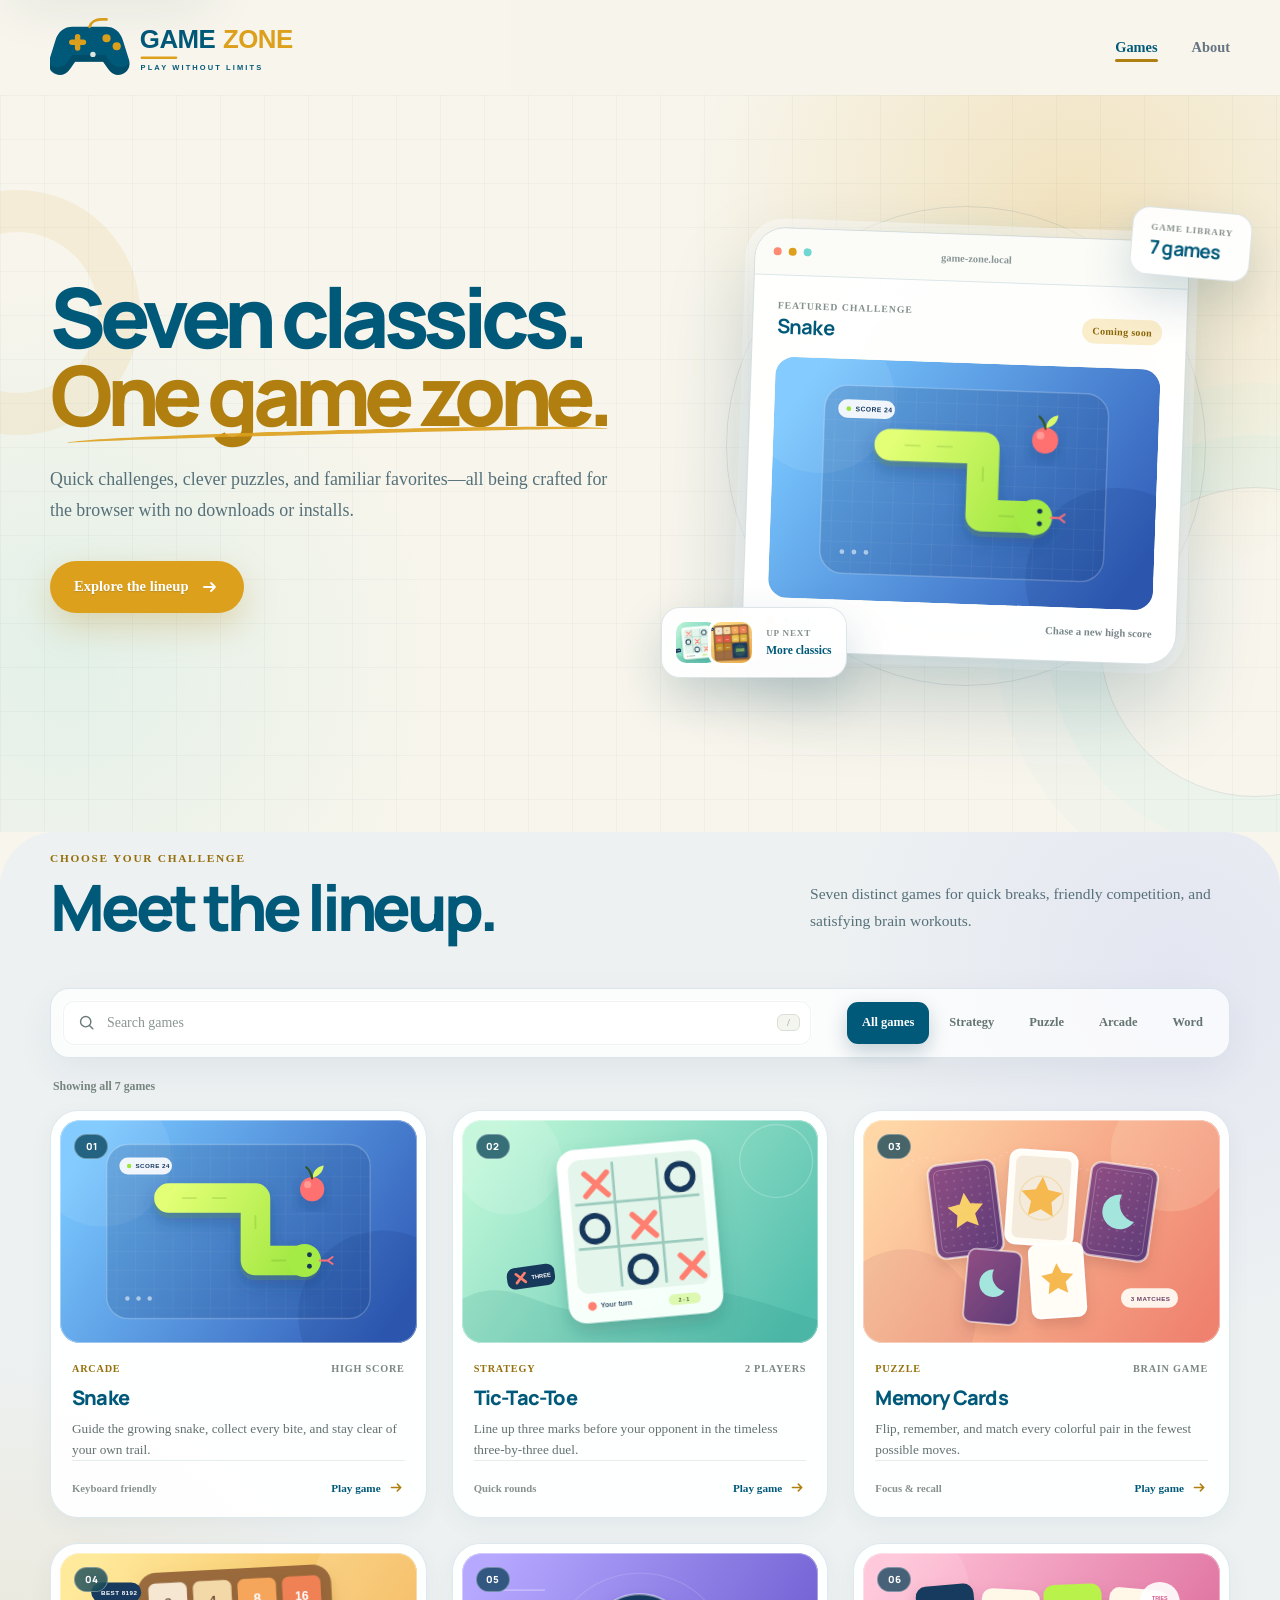
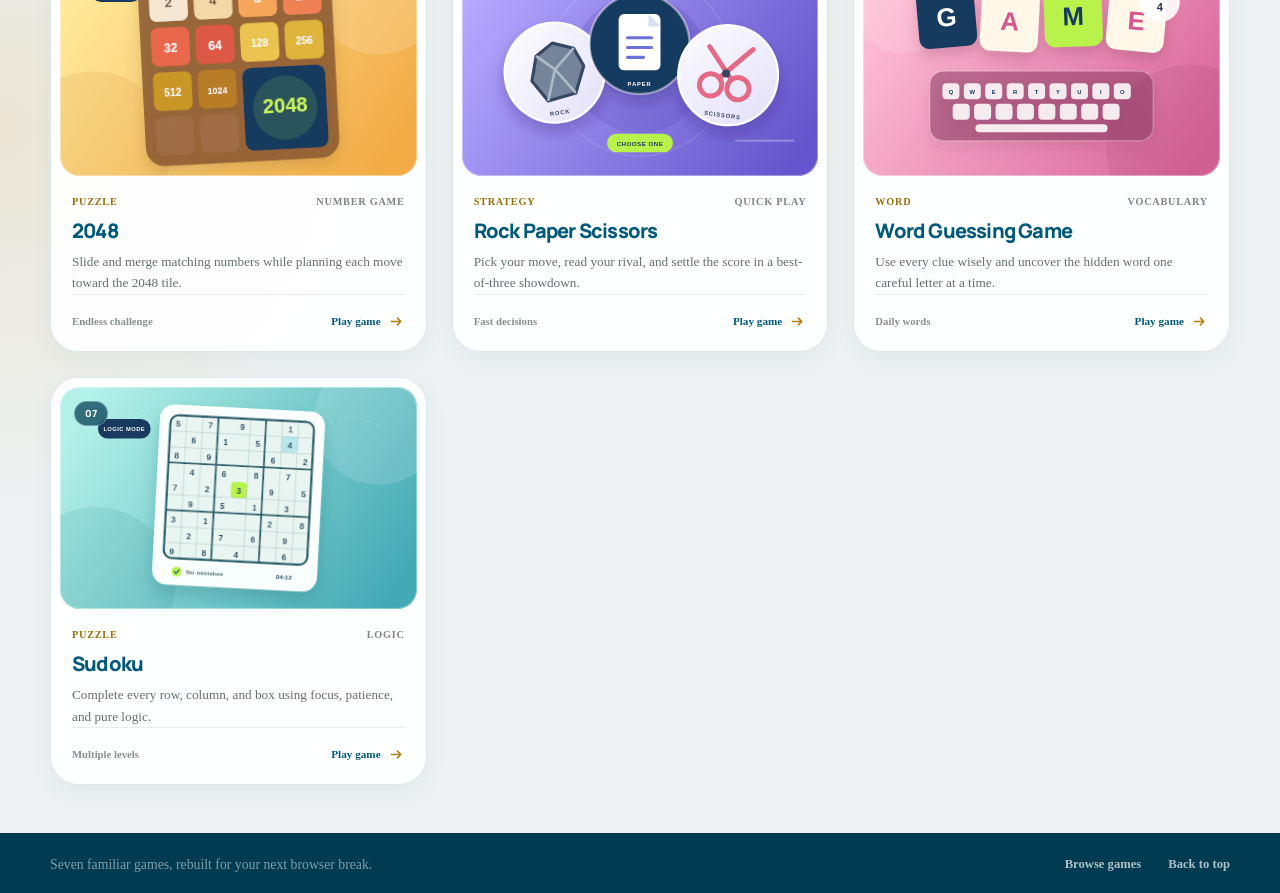
==== index.html @ 04290c2d "initial commit" ====
<!DOCTYPE html>
<html lang="en">
<head>
  <meta charset="UTF-8">
  <meta name="viewport" content="width=device-width, initial-scale=1.0">
  <meta name="description" content="Explore seven classic browser games being built for Game Zone with HTML, CSS, and JavaScript.">
  <meta name="theme-color" content="#f7f5ec">
  <title>Game Zone — Seven Classics, One Place</title>
  <link rel="stylesheet" href="css/main.css">
  <script src="scripts/main.js" defer></script>
</head>
<body>
  <a class="skip-link" href="#games">Skip to the game library</a>

  <header class="site-header" data-site-header>
    <div class="site-header__inner">
      <a class="brand" href="#top" aria-label="Game Zone home">
        <img class="brand__logo" src="assets/icon/game_zone_logo.svg" alt="Game Zone — Play Without Limits">
      </a>

      <nav class="site-nav" aria-label="Primary navigation">
        <a class="site-nav__link is-active" href="#games">Games</a>
        <a class="site-nav__link" href="#about">About</a>
      </nav>
    </div>
  </header>

  <main id="top">
    <section class="hero" aria-labelledby="hero-title">
      <div class="hero__decor hero__decor--one" aria-hidden="true"></div>
      <div class="hero__decor hero__decor--two" aria-hidden="true"></div>

      <div class="hero__inner">
        <div class="hero__copy">
          <h1 id="hero-title">Seven classics.<br><span>One game zone.</span></h1>
          <p class="hero__intro">Quick challenges, clever puzzles, and familiar favorites—all being crafted for the browser with no downloads or installs.</p>

          <div class="hero__actions">
            <a class="button button--accent" href="#games">
              Explore the lineup
              <svg aria-hidden="true" viewBox="0 0 20 20">
                <path d="M4 10h11M11 6l4 4-4 4" fill="none" stroke="currentColor" stroke-linecap="round" stroke-linejoin="round" stroke-width="1.8"/>
              </svg>
            </a>
          </div>
        </div>

        <div class="hero-showcase" aria-label="Preview of the Game Zone collection">
          <div class="hero-showcase__glow" aria-hidden="true"></div>

          <div class="preview-window">
            <div class="preview-window__bar" aria-hidden="true">
              <span></span><span></span><span></span>
              <p>game-zone.local</p>
            </div>
            <div class="preview-window__body">
              <div class="preview-window__heading">
                <div>
                  <span>Featured challenge</span>
                  <strong>Snake</strong>
                </div>
                <span class="status-badge">Coming soon</span>
              </div>
              <div class="preview-window__image">
                <img src="assets/images/snake.svg" alt="Preview artwork for the Snake game" width="800" height="500">
              </div>
              <div class="preview-window__footer">
                <span><i aria-hidden="true"></i> Arcade</span>
                <span>Chase a new high score</span>
              </div>
            </div>
          </div>

          <div class="floating-card floating-card--count" aria-hidden="true">
            <span>Game library</span>
            <strong>7 games</strong>
          </div>

          <div class="floating-card floating-card--tiles" aria-hidden="true">
            <img src="assets/images/tic-tac-toe.svg" alt="" width="800" height="500">
            <img src="assets/images/2048.svg" alt="" width="800" height="500">
            <div>
              <span>Up next</span>
              <strong>More classics</strong>
            </div>
          </div>
        </div>
      </div>
    </section>

    <section class="games-section" id="games" aria-labelledby="games-title">
      <div class="games-section__inner">
        <div class="section-heading">
          <div>
            <p class="section-kicker">Choose your challenge</p>
            <h2 id="games-title">Meet the lineup.</h2>
          </div>
          <p>Seven distinct games for quick breaks, friendly competition, and satisfying brain workouts.</p>
        </div>

        <div class="catalog-tools">
          <label class="search-box" for="game-search">
            <svg aria-hidden="true" viewBox="0 0 24 24">
              <circle cx="11" cy="11" r="6.5" fill="none" stroke="currentColor" stroke-width="1.8"/>
              <path d="m16 16 4 4" fill="none" stroke="currentColor" stroke-linecap="round" stroke-width="1.8"/>
            </svg>
            <span class="sr-only">Search games</span>
            <input id="game-search" type="search" placeholder="Search games" autocomplete="off" data-game-search>
            <kbd aria-hidden="true">/</kbd>
          </label>

          <div class="filter-list" role="group" aria-label="Filter games by category">
            <button class="filter-button is-active" type="button" data-filter="all" aria-pressed="true">All games</button>
            <button class="filter-button" type="button" data-filter="strategy" aria-pressed="false">Strategy</button>
            <button class="filter-button" type="button" data-filter="puzzle" aria-pressed="false">Puzzle</button>
            <button class="filter-button" type="button" data-filter="arcade" aria-pressed="false">Arcade</button>
            <button class="filter-button" type="button" data-filter="word" aria-pressed="false">Word</button>
          </div>
        </div>

        <p class="catalog-count" data-result-count aria-live="polite">Showing all 7 games</p>

        <div class="game-grid" data-game-grid>
          <!-- Cards rendered dynamically from data/games.json -->
        </div>

        <div class="empty-state" data-empty-state hidden>
          <span aria-hidden="true">?</span>
          <h3>No games found</h3>
          <p>Try another search or choose a different category.</p>
          <button type="button" class="empty-state__reset" data-reset-catalog>Show all games</button>
        </div>
      </div>
    </section>
  </main>

  <footer class="site-footer">
    <div class="site-footer__inner">
      <div class="site-footer__brand">
        <p>Seven familiar games, rebuilt for your next browser break.</p>
      </div>
      <nav class="site-footer__links" aria-label="Footer navigation">
        <a href="#games">Browse games</a>
        <a href="#top">Back to top</a>
      </nav>
    </div>
  </footer>
</body>
</html>
---- css/main.css ----
@import url("https://fonts.googleapis.com/css2?family=DM+Sans:wght@400;500;600;700&family=Manrope:wght@600;700;800&display=swap");

:root {
  --teal: #005979;
  --teal-deep: #003b52;
  --ink: #0c3646;
  --ink-soft: #567079;
  --ivory: #f7f5ec;
  --mist: #edf1f2;
  --white: #ffffff;
  --gold: #dda01d;
  --gold-dark: #b07f0f;
  --coral: #ff8a72;
  --aqua: #70d6d1;
  --line: rgba(0, 89, 121, 0.13);
  --line-strong: rgba(0, 89, 121, 0.22);
  --radius-card: 28px;
  --shadow-soft: 0 18px 55px rgba(0, 59, 82, 0.1);
  --shadow-card: 0 24px 60px rgba(0, 59, 82, 0.16);
  --font-display: "Manrope", "Avenir Next", "Helvetica Neue", sans-serif;
  --font-body: "DM Sans", "Avenir Next", "Helvetica Neue", sans-serif;
}

*,
*::before,
*::after {
  box-sizing: border-box;
}

html {
  scroll-behavior: smooth;
  scroll-padding-top: 100px;
}

body {
  min-width: 320px;
  margin: 0;
  overflow-x: hidden;
  background: var(--ivory);
  color: var(--ink);
  font-family: var(--font-body);
  line-height: 1.5;
  -webkit-font-smoothing: antialiased;
  text-rendering: optimizeLegibility;
}

body,
button,
input {
  font: inherit;
}

button,
input {
  color: inherit;
}

button,
a {
  -webkit-tap-highlight-color: transparent;
}

a {
  color: inherit;
  text-decoration: none;
}

button {
  border: 0;
}

img,
svg {
  display: block;
}

img {
  max-width: 100%;
}

figure,
h1,
h2,
h3,
p {
  margin: 0;
}

[hidden] {
  display: none !important;
}

::selection {
  background: var(--gold);
  color: var(--white);
}

:focus-visible {
  outline: 3px solid var(--gold-dark);
  outline-offset: 4px;
}

.sr-only {
  position: absolute;
  width: 1px;
  height: 1px;
  padding: 0;
  margin: -1px;
  overflow: hidden;
  clip: rect(0, 0, 0, 0);
  white-space: nowrap;
  border: 0;
}

.skip-link {
  position: fixed;
  top: 12px;
  left: 12px;
  z-index: 200;
  padding: 11px 17px;
  border-radius: 11px;
  background: var(--teal);
  color: var(--white);
  font-weight: 700;
  box-shadow: var(--shadow-soft);
  transform: translateY(-170%);
  transition: transform 180ms ease;
}

.skip-link:focus {
  transform: translateY(0);
}

/* Header */
.site-header {
  position: sticky;
  top: 0;
  z-index: 100;
  border-bottom: 1px solid transparent;
  background: rgba(247, 245, 236, 0.84);
  transition: background-color 200ms ease, border-color 200ms ease, box-shadow 200ms ease;
}

.site-header.is-scrolled {
  border-color: var(--line);
  background: rgba(255, 255, 255, 0.92);
  box-shadow: 0 10px 36px rgba(0, 59, 82, 0.1);
  backdrop-filter: blur(18px);
}

.site-header__inner {
  width: min(1180px, calc(100% - 48px));
  min-height: 94px;
  margin: 0 auto;
  display: flex;
  align-items: center;
  justify-content: space-between;
  gap: 32px;
}

.brand {
  display: inline-flex;
  align-items: center;
  flex: 0 0 auto;
  border-radius: 12px;
}

.brand__logo {
  width: clamp(250px, 25vw, 320px);
  height: auto;
}

.site-nav {
  margin-left: auto;
  display: flex;
  align-items: center;
  gap: 34px;
}

.site-nav__link {
  position: relative;
  padding: 12px 0;
  color: #657480;
  font-size: 0.9rem;
  font-weight: 700;
  transition: color 180ms ease;
}

.site-nav__link::after {
  position: absolute;
  right: 0;
  bottom: 6px;
  left: 0;
  height: 3px;
  border-radius: 999px;
  background: var(--gold-dark);
  content: "";
  transform: scaleX(0);
  transform-origin: right;
  transition: transform 180ms ease;
}

.site-nav__link:hover,
.site-nav__link.is-active {
  color: var(--teal);
}

.site-nav__link:hover::after,
.site-nav__link.is-active::after {
  transform: scaleX(1);
  transform-origin: left;
}

/* Shared button */
.button {
  min-height: 52px;
  display: inline-flex;
  align-items: center;
  justify-content: center;
  gap: 11px;
  padding: 0 24px;
  border-radius: 999px;
  font-size: 0.91rem;
  font-weight: 800;
  transition: background-color 180ms ease, transform 180ms ease, box-shadow 180ms ease;
}

.button svg {
  width: 20px;
  height: 20px;
  transition: transform 180ms ease;
}

.button:hover {
  transform: translateY(-2px);
}

.button:hover svg {
  transform: translateX(3px);
}

.button--accent {
  background: var(--gold);
  color: var(--white);
  text-shadow: 0 1px 1px rgba(0, 59, 82, 0.18);
  box-shadow: 0 13px 34px rgba(176, 127, 15, 0.26);
}

.button--accent:hover {
  background: #c78e13;
  box-shadow: 0 17px 38px rgba(176, 127, 15, 0.32);
}

/* Hero */
.hero {
  position: relative;
  min-height: 635px;
  overflow: hidden;
  background:
    linear-gradient(rgba(0, 59, 82, 0.03) 1px, transparent 1px),
    linear-gradient(90deg, rgba(0, 59, 82, 0.03) 1px, transparent 1px),
    radial-gradient(circle at 84% 17%, rgba(221, 160, 29, 0.22), transparent 24rem),
    radial-gradient(circle at 5% 76%, rgba(112, 214, 209, 0.15), transparent 23rem),
    var(--ivory);
  background-size: 44px 44px, 44px 44px, auto, auto, auto;
}

.hero__inner {
  position: relative;
  z-index: 2;
  width: min(1180px, calc(100% - 48px));
  min-height: 600px;
  margin: 0 auto;
  padding: 68px 0 104px;
  display: grid;
  grid-template-columns: minmax(0, 1.03fr) minmax(420px, 0.97fr);
  align-items: center;
  gap: clamp(58px, 7vw, 100px);
}

.hero__decor {
  position: absolute;
  border-radius: 50%;
  pointer-events: none;
}

.hero__decor--one {
  top: 95px;
  left: -105px;
  width: 245px;
  height: 245px;
  border: 42px solid rgba(221, 160, 29, 0.1);
}

.hero__decor--two {
  right: -130px;
  bottom: 35px;
  width: 310px;
  height: 310px;
  border: 1px solid rgba(0, 59, 82, 0.1);
  box-shadow: 0 0 0 52px rgba(112, 214, 209, 0.055), 0 0 0 104px rgba(112, 214, 209, 0.035);
}

.hero__copy {
  position: relative;
  z-index: 3;
}

.hero h1 {
  max-width: 720px;
  color: var(--teal);
  font-family: var(--font-display);
  font-size: clamp(3.65rem, 6.5vw, 6.1rem);
  font-weight: 800;
  letter-spacing: -0.078em;
  line-height: 0.93;
}

.hero h1 span {
  position: relative;
  display: inline-block;
  color: var(--gold-dark);
}

.hero h1 span::after {
  position: absolute;
  right: 0;
  bottom: -9px;
  left: 3%;
  height: 12px;
  border: solid var(--gold);
  border-width: 4px 0 0;
  border-radius: 50%;
  content: "";
  opacity: 0.9;
  transform: rotate(-1.5deg);
}

.hero__intro {
  max-width: 610px;
  margin-top: 31px;
  color: var(--ink-soft);
  font-size: clamp(1rem, 1.4vw, 1.12rem);
  line-height: 1.75;
}

.hero__actions {
  margin-top: 34px;
  display: flex;
  align-items: center;
}

/* Hero preview */
.hero-showcase {
  position: relative;
  min-height: 565px;
  display: grid;
  place-items: center;
  isolation: isolate;
}

.hero-showcase__glow {
  position: absolute;
  z-index: -2;
  width: 490px;
  height: 490px;
  border-radius: 50%;
  background: radial-gradient(circle, rgba(221, 160, 29, 0.4), rgba(112, 214, 209, 0.16) 45%, transparent 70%);
  filter: blur(2px);
}

.hero-showcase::before,
.hero-showcase::after {
  position: absolute;
  z-index: -1;
  border-radius: 50%;
  content: "";
}

.hero-showcase::before {
  width: 480px;
  height: 480px;
  border: 1px solid rgba(0, 59, 82, 0.1);
}

.hero-showcase::after {
  width: 390px;
  height: 390px;
  border: 1px dashed rgba(221, 160, 29, 0.28);
  animation: orbit 30s linear infinite;
}

@keyframes orbit {
  to { transform: rotate(360deg); }
}

.preview-window {
  position: relative;
  z-index: 2;
  width: min(100%, 435px);
  overflow: hidden;
  border: 1px solid rgba(0, 59, 82, 0.16);
  border-radius: 30px;
  background: rgba(255, 255, 255, 0.96);
  box-shadow: 0 38px 85px rgba(0, 59, 82, 0.22), 0 0 0 9px rgba(255, 255, 255, 0.45);
  transform: rotate(2deg);
}

.preview-window__bar {
  min-height: 47px;
  padding: 0 18px;
  display: flex;
  align-items: center;
  gap: 7px;
  border-bottom: 1px solid var(--line);
  background: #fbfcf8;
}

.preview-window__bar > span {
  width: 8px;
  height: 8px;
  border-radius: 50%;
}

.preview-window__bar > span:first-child {
  background: var(--coral);
}

.preview-window__bar > span:nth-child(2) {
  background: var(--gold);
}

.preview-window__bar > span:nth-child(3) {
  background: var(--aqua);
}

.preview-window__bar p {
  margin: 0 auto;
  padding-right: 36px;
  color: #8a9696;
  font-size: 0.65rem;
  font-weight: 700;
}

.preview-window__body {
  padding: 24px;
}

.preview-window__heading {
  margin-bottom: 17px;
  display: flex;
  align-items: center;
  justify-content: space-between;
  gap: 18px;
}

.preview-window__heading > div {
  display: flex;
  flex-direction: column;
}

.preview-window__heading > div span {
  margin-bottom: 2px;
  color: #83908d;
  font-size: 0.61rem;
  font-weight: 800;
  letter-spacing: 0.1em;
  text-transform: uppercase;
}

.preview-window__heading strong {
  color: var(--teal);
  font-family: var(--font-display);
  font-size: 1.25rem;
  letter-spacing: -0.04em;
}

.status-badge {
  padding: 7px 10px;
  display: inline-flex;
  align-items: center;
  border-radius: 999px;
  background: #faedcb;
  color: #8a6608;
  font-size: 0.63rem;
  font-weight: 800;
  letter-spacing: 0.03em;
  white-space: nowrap;
}

.preview-window__image {
  aspect-ratio: 16 / 10;
  overflow: hidden;
  border-radius: 19px;
  background: #dce8e7;
}

.preview-window__image img {
  width: 100%;
  height: 100%;
  object-fit: cover;
}

.preview-window__footer {
  padding-top: 17px;
  display: flex;
  justify-content: space-between;
  gap: 15px;
  color: #7a8789;
  font-size: 0.67rem;
  font-weight: 700;
}

.preview-window__footer span:first-child {
  display: flex;
  align-items: center;
  gap: 7px;
  color: var(--teal);
}

.preview-window__footer i {
  width: 8px;
  height: 8px;
  border-radius: 50%;
  background: var(--gold-dark);
}

.floating-card {
  position: absolute;
  z-index: 4;
  border: 1px solid rgba(0, 59, 82, 0.13);
  background: rgba(255, 255, 255, 0.92);
  box-shadow: 0 20px 48px rgba(0, 59, 82, 0.18);
  backdrop-filter: blur(16px);
  animation: float 5s ease-in-out infinite;
}

@keyframes float {
  0%, 100% { translate: 0 0; }
  50% { translate: 0 -9px; }
}

.floating-card--count {
  top: 47px;
  right: -21px;
  padding: 14px 18px;
  border-radius: 17px;
  transform: rotate(5deg);
}

.floating-card--count span,
.floating-card--tiles span {
  display: block;
  margin-bottom: 2px;
  color: #86918f;
  font-size: 0.57rem;
  font-weight: 800;
  letter-spacing: 0.09em;
  text-transform: uppercase;
}

.floating-card--count strong {
  color: var(--teal);
  font-family: var(--font-display);
  font-size: 1.2rem;
  letter-spacing: -0.04em;
}

.floating-card--tiles {
  left: -40px;
  bottom: 50px;
  padding: 11px 15px 11px 11px;
  display: flex;
  align-items: center;
  border-radius: 19px;
  animation-delay: -2.5s;
}

.floating-card--tiles img {
  width: 47px;
  height: 47px;
  object-fit: cover;
  border: 3px solid var(--white);
  border-radius: 13px;
}

.floating-card--tiles img + img {
  margin-left: -12px;
}

.floating-card--tiles div {
  margin-left: 11px;
}

.floating-card--tiles strong {
  color: var(--teal);
  font-size: 0.72rem;
}

/* Catalog */
.games-section {
  position: relative;
  z-index: 3;
  padding: 20px 0 48px;
  border-radius: 56px 56px 0 0;
  background:
    radial-gradient(circle at 92% 9%, rgba(143, 130, 232, 0.1), transparent 22rem),
    radial-gradient(circle at 0 56%, rgba(221, 160, 29, 0.13), transparent 24rem),
    var(--mist);
}

.games-section__inner {
  width: min(1180px, calc(100% - 48px));
  margin: 0 auto;
}

.section-heading {
  display: grid;
  grid-template-columns: minmax(0, 1.25fr) minmax(270px, 0.75fr);
  align-items: end;
  gap: 60px;
}

.section-kicker {
  margin-bottom: 12px;
  color: #96700c;
  font-size: 0.71rem;
  font-weight: 800;
  letter-spacing: 0.15em;
  text-transform: uppercase;
}

.section-heading h2 {
  color: var(--teal);
  font-family: var(--font-display);
  font-size: clamp(2.65rem, 5vw, 4.65rem);
  font-weight: 800;
  letter-spacing: -0.066em;
  line-height: 0.98;
}

.section-heading > p {
  max-width: 410px;
  padding-bottom: 4px;
  color: var(--ink-soft);
  font-size: 0.97rem;
  line-height: 1.72;
}

.catalog-tools {
  margin-top: 49px;
  padding: 11px;
  display: flex;
  align-items: center;
  justify-content: space-between;
  gap: 18px;
  border: 1px solid var(--line);
  border-radius: 19px;
  background: rgba(255, 255, 255, 0.74);
  box-shadow: 0 13px 38px rgba(0, 59, 82, 0.06);
}

.search-box {
  position: relative;
  width: min(750px, 100%);
  min-width: 195px;
  display: flex;
  align-items: center;
}

.search-box > svg {
  position: absolute;
  left: 15px;
  z-index: 1;
  width: 19px;
  height: 19px;
  color: #6a7a7c;
  pointer-events: none;
}

.search-box input {
  width: 100%;
  height: 46px;
  padding: 0 43px 0 44px;
  border: 1px solid transparent;
  border-radius: 12px;
  outline: 0;
  appearance: none;
  background: var(--white);
  color: var(--teal);
  font-size: 0.87rem;
  box-shadow: inset 0 0 0 1px rgba(0, 59, 82, 0.06);
  transition: border-color 180ms ease, box-shadow 180ms ease;
}

.search-box input::-webkit-search-cancel-button {
  cursor: pointer;
}

.search-box input::placeholder {
  color: #8a9694;
}

.search-box input:focus {
  border-color: var(--gold-dark);
  box-shadow: 0 0 0 3px rgba(221, 160, 29, 0.28);
}

.search-box kbd {
  position: absolute;
  right: 12px;
  min-width: 23px;
  padding: 2px 6px;
  border: 1px solid #d9dfd7;
  border-radius: 6px;
  background: #f4f5ef;
  color: #87928d;
  font-family: inherit;
  font-size: 0.65rem;
  text-align: center;
  pointer-events: none;
}

.filter-list {
  display: flex;
  align-items: center;
  gap: 5px;
}

.filter-button {
  min-height: 42px;
  padding: 0 15px;
  border-radius: 11px;
  background: transparent;
  color: #647471;
  cursor: pointer;
  font-size: 0.78rem;
  font-weight: 800;
  white-space: nowrap;
  transition: color 180ms ease, background-color 180ms ease, box-shadow 180ms ease;
}

.filter-button:hover {
  background: rgba(0, 59, 82, 0.07);
  color: var(--teal);
}

.filter-button.is-active {
  background: var(--teal);
  color: var(--white);
  box-shadow: 0 8px 20px rgba(0, 59, 82, 0.22);
}

.catalog-count {
  margin: 21px 3px 16px;
  color: #76847f;
  font-size: 0.74rem;
  font-weight: 700;
}

/* JavaScript-rendered cards */
.game-grid {
  display: grid;
  grid-template-columns: repeat(3, minmax(0, 1fr));
  gap: 25px;
}

.game-card {
  min-width: 0;
  overflow: hidden;
  border: 1px solid var(--line);
  border-radius: var(--radius-card);
  background: rgba(255, 255, 255, 0.94);
  box-shadow: 0 7px 24px rgba(0, 59, 82, 0.05);
  transition: border-color 220ms ease, box-shadow 220ms ease, transform 220ms ease;
  animation: card-in 480ms both;
}

.game-card:nth-child(2) { animation-delay: 45ms; }
.game-card:nth-child(3) { animation-delay: 90ms; }
.game-card:nth-child(4) { animation-delay: 135ms; }
.game-card:nth-child(5) { animation-delay: 180ms; }
.game-card:nth-child(6) { animation-delay: 225ms; }
.game-card:nth-child(7) { animation-delay: 270ms; }

@keyframes card-in {
  from { opacity: 0; transform: translateY(14px); }
  to { opacity: 1; transform: translateY(0); }
}

.game-card:hover {
  border-color: var(--line-strong);
  box-shadow: var(--shadow-card);
  transform: translateY(-7px);
}

.game-card__link {
  height: 100%;
  display: flex;
  flex-direction: column;
  border-radius: inherit;
  color: inherit;
}

.game-card__link:focus-visible {
  outline: 3px solid var(--gold-dark);
  outline-offset: -3px;
}

.game-card__media {
  position: relative;
  aspect-ratio: 16 / 10;
  margin: 9px 9px 0;
  overflow: hidden;
  border-radius: 20px;
  background: linear-gradient(135deg, #e1ece8, #cddbd8);
  isolation: isolate;
}

.game-card__media::after {
  position: absolute;
  inset: 0;
  z-index: 1;
  border: 1px solid rgba(255, 255, 255, 0.38);
  border-radius: inherit;
  content: "";
  pointer-events: none;
}

.game-card__image {
  width: 100%;
  height: 100%;
  object-fit: cover;
  transition: opacity 220ms ease, transform 420ms ease;
}

.game-card:hover .game-card__image {
  transform: scale(1.045);
}

.game-card__image.is-missing,
.preview-window__image img.is-missing,
.floating-card img.is-missing {
  opacity: 0;
}

.game-card__number {
  position: absolute;
  top: 14px;
  left: 14px;
  z-index: 3;
  min-width: 34px;
  height: 25px;
  padding: 0 8px;
  display: grid;
  place-items: center;
  border: 1px solid rgba(255, 255, 255, 0.33);
  border-radius: 999px;
  background: rgba(0, 59, 82, 0.72);
  color: var(--white);
  font-family: var(--font-display);
  font-size: 0.61rem;
  font-weight: 800;
  backdrop-filter: blur(9px);
}

.game-card__body {
  min-height: 143px;
  padding: 20px 21px 21px;
  display: flex;
  flex: 1;
  flex-direction: column;
}

.game-card__meta {
  display: flex;
  align-items: center;
  justify-content: space-between;
  gap: 16px;
  color: #7a8783;
  font-size: 0.64rem;
  font-weight: 800;
  letter-spacing: 0.075em;
  text-transform: uppercase;
}

.game-card__meta span:first-child {
  color: #96700c;
}

.game-card h3 {
  margin-top: 11px;
  color: var(--teal);
  font-family: var(--font-display);
  font-size: 1.25rem;
  font-weight: 800;
  letter-spacing: -0.04em;
  line-height: 1.25;
}

.game-card__body > p {
  margin-top: 8px;
  color: #62716f;
  font-size: 0.83rem;
  line-height: 1.6;
}

.game-card__footer {
  margin-top: auto;
  padding-top: 18px;
  display: flex;
  align-items: center;
  justify-content: space-between;
  gap: 12px;
  border-top: 1px solid rgba(0, 59, 82, 0.09);
  color: #87918e;
  font-size: 0.67rem;
  font-weight: 700;
}

.game-card__action {
  display: inline-flex;
  align-items: center;
  gap: 7px;
  color: var(--teal);
  font-size: 0.7rem;
  font-weight: 800;
  white-space: nowrap;
}

.game-card__action svg {
  width: 17px;
  height: 17px;
  color: var(--gold-dark);
}

/* Empty search state */
.empty-state {
  padding: 70px 20px;
  border: 1px dashed #b6c1b9;
  border-radius: var(--radius-card);
  background: rgba(255, 255, 255, 0.5);
  text-align: center;
}

.empty-state > span {
  width: 55px;
  height: 55px;
  margin: 0 auto 15px;
  display: grid;
  place-items: center;
  border-radius: 50%;
  background: var(--teal);
  color: var(--gold);
  font-family: var(--font-display);
  font-size: 1.35rem;
  font-weight: 800;
}

.empty-state h3 {
  color: var(--teal);
  font-family: var(--font-display);
  font-size: 1.3rem;
}

.empty-state p {
  margin-top: 5px;
  color: var(--ink-soft);
  font-size: 0.86rem;
}

.empty-state__reset {
  margin-top: 18px;
  padding: 10px 16px;
  border-radius: 999px;
  background: var(--gold);
  color: var(--teal-deep);
  cursor: pointer;
  font-size: 0.78rem;
  font-weight: 800;
  transition: background-color 180ms ease, transform 180ms ease;
}

.empty-state__reset:hover {
  background: #e9ad2d;
  transform: translateY(-1px);
}

/* Footer */
.site-footer {
  background: var(--teal-deep);
  color: var(--white);
}

.site-footer__inner {
  width: min(1180px, calc(100% - 48px));
  margin: 0 auto;
  padding: 24px 0 20px;
  display: grid;
  grid-template-columns: 1fr auto;
  align-items: center;
  gap: 32px;
}

.site-footer__brand {
  max-width: 420px;
}

.site-footer__brand > p {
  color: rgba(255, 255, 255, 0.5);
  font-size: 0.86rem;
}

.site-footer__links {
  display: flex;
  gap: 27px;
}

.site-footer__links a {
  color: rgba(255, 255, 255, 0.68);
  font-size: 0.79rem;
  font-weight: 700;
  transition: color 180ms ease;
}

.site-footer__links a:hover {
  color: var(--gold);
}

/* Responsive */
@media (max-width: 1080px) {
  .hero__inner {
    grid-template-columns: minmax(0, 1fr) minmax(380px, 0.9fr);
    gap: 45px;
  }

  .floating-card--count {
    right: -4px;
  }

  .floating-card--tiles {
    left: -10px;
  }

  .catalog-tools {
    align-items: stretch;
    flex-direction: column;
  }

  .search-box {
    width: 100%;
  }

  .filter-list {
    overflow-x: auto;
    padding-bottom: 2px;
    scrollbar-width: thin;
  }
}

@media (max-width: 900px) {
  .hero__inner {
    padding: 70px 0 105px;
    grid-template-columns: 1fr;
    text-align: center;
  }

  .hero__copy {
    display: flex;
    flex-direction: column;
    align-items: center;
  }

  .hero__actions {
    justify-content: center;
  }

  .hero-showcase {
    width: min(100%, 580px);
    margin: -12px auto 0;
  }

  .section-heading {
    grid-template-columns: 1fr;
    gap: 20px;
  }

  .game-grid {
    grid-template-columns: repeat(2, minmax(0, 1fr));
  }
}

@media (max-width: 700px) {
  .site-header__inner,
  .hero__inner,
  .games-section__inner,
  .site-footer__inner {
    width: min(100% - 32px, 1180px);
  }

  .site-header__inner {
    min-height: 82px;
    gap: 16px;
  }

  .brand__logo {
    width: 215px;
  }

  .site-nav {
    display: none;
  }

  .hero__inner {
    padding: 56px 0 90px;
  }

  .hero h1 {
    font-size: clamp(3rem, 14vw, 4.5rem);
  }

  .hero__intro {
    margin-top: 26px;
  }

  .hero__actions {
    width: 100%;
    flex-direction: column;
  }

  .hero__actions .button {
    width: 100%;
  }

  .hero-showcase {
    min-height: 500px;
  }

  .preview-window {
    width: min(87vw, 420px);
  }

  .floating-card--count {
    top: 33px;
    right: 0;
  }

  .floating-card--tiles {
    left: 0;
    bottom: 30px;
  }

  .games-section {
    padding: 56px 0 40px;
    border-radius: 36px 36px 0 0;
  }

  .catalog-tools {
    margin-top: 36px;
  }

  .filter-list {
    margin: 0 -2px;
  }

  .game-grid {
    grid-template-columns: 1fr;
    gap: 18px;
  }

  .game-card__media {
    aspect-ratio: 16 / 9;
  }

  .site-footer__inner {
    padding: 22px 0 18px;
    grid-template-columns: 1fr;
    gap: 18px;
  }

  .site-footer__links {
    flex-wrap: wrap;
  }
}

@media (max-width: 460px) {
  .brand__logo {
    width: 185px;
  }

  .hero h1 {
    font-size: clamp(2.75rem, 14.5vw, 3.8rem);
  }

  .hero-showcase {
    min-height: 425px;
  }

  .preview-window {
    width: min(88vw, 360px);
    border-radius: 24px;
  }

  .preview-window__body {
    padding: 17px;
  }

  .preview-window__heading {
    margin-bottom: 13px;
  }

  .preview-window__footer span:last-child {
    display: none;
  }

  .floating-card--count {
    right: -5px;
    padding: 10px 13px;
  }

  .floating-card--tiles {
    bottom: 8px;
    padding: 8px 11px 8px 8px;
  }

  .floating-card--tiles img {
    width: 39px;
    height: 39px;
  }

  .section-heading h2 {
    font-size: 2.55rem;
  }

  .catalog-tools {
    margin-right: -4px;
    margin-left: -4px;
  }

  .game-card__body {
    padding: 18px;
  }

  .game-card__number {
    top: 11px;
    left: 11px;
  }

  .game-card__footer > span:first-child {
    display: none;
  }

  .game-card__footer {
    justify-content: flex-end;
  }
}

@media (prefers-reduced-motion: reduce) {
  html {
    scroll-behavior: auto;
  }

  *,
  *::before,
  *::after {
    scroll-behavior: auto !important;
    animation-duration: 0.01ms !important;
    animation-iteration-count: 1 !important;
    transition-duration: 0.01ms !important;
  }
}
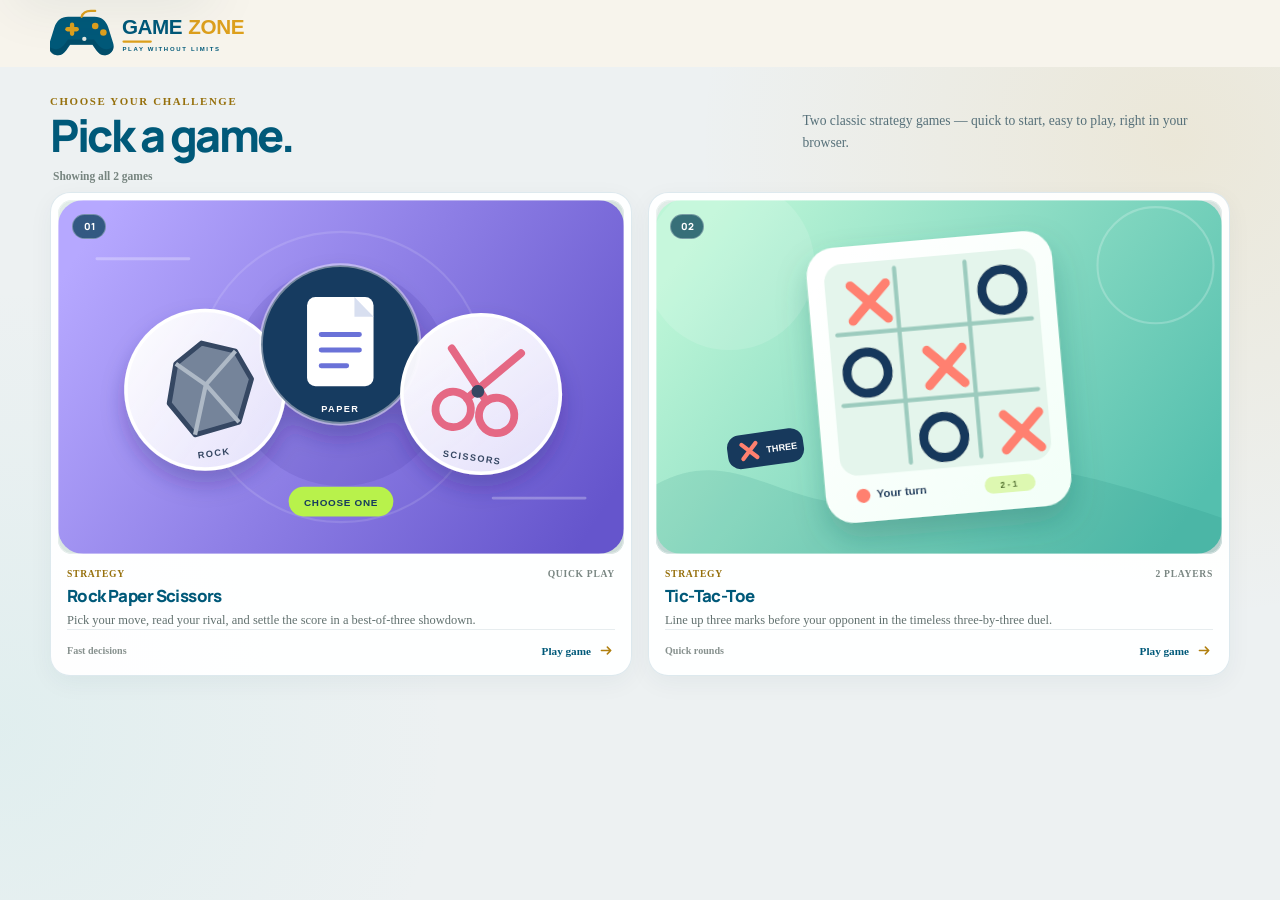
==== commit efe0dcf4: "Added RPS" ====
--- a/index.html
+++ b/index.html
@@ -3,9 +3,10 @@
 <head>
   <meta charset="UTF-8">
   <meta name="viewport" content="width=device-width, initial-scale=1.0">
-  <meta name="description" content="Explore seven classic browser games being built for Game Zone with HTML, CSS, and JavaScript.">
+  <meta name="description" content="Play Rock Paper Scissors and Tic-Tac-Toe right in your browser — no downloads, no installs.">
   <meta name="theme-color" content="#f7f5ec">
-  <title>Game Zone — Seven Classics, One Place</title>
+  <link rel="icon" type="image/svg+xml" href="assets/icon/game_zone_favicon.svg">
+  <title>Game Zone — Two Classics, One Place</title>
   <link rel="stylesheet" href="css/main.css">
   <script src="scripts/main.js" defer></script>
 </head>
@@ -17,108 +18,21 @@
       <a class="brand" href="#top" aria-label="Game Zone home">
         <img class="brand__logo" src="assets/icon/game_zone_logo.svg" alt="Game Zone — Play Without Limits">
       </a>
-
-      <nav class="site-nav" aria-label="Primary navigation">
-        <a class="site-nav__link is-active" href="#games">Games</a>
-        <a class="site-nav__link" href="#about">About</a>
-      </nav>
     </div>
   </header>
 
   <main id="top">
-    <section class="hero" aria-labelledby="hero-title">
-      <div class="hero__decor hero__decor--one" aria-hidden="true"></div>
-      <div class="hero__decor hero__decor--two" aria-hidden="true"></div>
-
-      <div class="hero__inner">
-        <div class="hero__copy">
-          <h1 id="hero-title">Seven classics.<br><span>One game zone.</span></h1>
-          <p class="hero__intro">Quick challenges, clever puzzles, and familiar favorites—all being crafted for the browser with no downloads or installs.</p>
-
-          <div class="hero__actions">
-            <a class="button button--accent" href="#games">
-              Explore the lineup
-              <svg aria-hidden="true" viewBox="0 0 20 20">
-                <path d="M4 10h11M11 6l4 4-4 4" fill="none" stroke="currentColor" stroke-linecap="round" stroke-linejoin="round" stroke-width="1.8"/>
-              </svg>
-            </a>
-          </div>
-        </div>
-
-        <div class="hero-showcase" aria-label="Preview of the Game Zone collection">
-          <div class="hero-showcase__glow" aria-hidden="true"></div>
-
-          <div class="preview-window">
-            <div class="preview-window__bar" aria-hidden="true">
-              <span></span><span></span><span></span>
-              <p>game-zone.local</p>
-            </div>
-            <div class="preview-window__body">
-              <div class="preview-window__heading">
-                <div>
-                  <span>Featured challenge</span>
-                  <strong>Snake</strong>
-                </div>
-                <span class="status-badge">Coming soon</span>
-              </div>
-              <div class="preview-window__image">
-                <img src="assets/images/snake.svg" alt="Preview artwork for the Snake game" width="800" height="500">
-              </div>
-              <div class="preview-window__footer">
-                <span><i aria-hidden="true"></i> Arcade</span>
-                <span>Chase a new high score</span>
-              </div>
-            </div>
-          </div>
-
-          <div class="floating-card floating-card--count" aria-hidden="true">
-            <span>Game library</span>
-            <strong>7 games</strong>
-          </div>
-
-          <div class="floating-card floating-card--tiles" aria-hidden="true">
-            <img src="assets/images/tic-tac-toe.svg" alt="" width="800" height="500">
-            <img src="assets/images/2048.svg" alt="" width="800" height="500">
-            <div>
-              <span>Up next</span>
-              <strong>More classics</strong>
-            </div>
-          </div>
-        </div>
-      </div>
-    </section>
-
     <section class="games-section" id="games" aria-labelledby="games-title">
       <div class="games-section__inner">
         <div class="section-heading">
           <div>
             <p class="section-kicker">Choose your challenge</p>
-            <h2 id="games-title">Meet the lineup.</h2>
+            <h2 id="games-title">Pick a game.</h2>
           </div>
-          <p>Seven distinct games for quick breaks, friendly competition, and satisfying brain workouts.</p>
+          <p>Two classic strategy games — quick to start, easy to play, right in your browser.</p>
         </div>
 
-        <div class="catalog-tools">
-          <label class="search-box" for="game-search">
-            <svg aria-hidden="true" viewBox="0 0 24 24">
-              <circle cx="11" cy="11" r="6.5" fill="none" stroke="currentColor" stroke-width="1.8"/>
-              <path d="m16 16 4 4" fill="none" stroke="currentColor" stroke-linecap="round" stroke-width="1.8"/>
-            </svg>
-            <span class="sr-only">Search games</span>
-            <input id="game-search" type="search" placeholder="Search games" autocomplete="off" data-game-search>
-            <kbd aria-hidden="true">/</kbd>
-          </label>
-
-          <div class="filter-list" role="group" aria-label="Filter games by category">
-            <button class="filter-button is-active" type="button" data-filter="all" aria-pressed="true">All games</button>
-            <button class="filter-button" type="button" data-filter="strategy" aria-pressed="false">Strategy</button>
-            <button class="filter-button" type="button" data-filter="puzzle" aria-pressed="false">Puzzle</button>
-            <button class="filter-button" type="button" data-filter="arcade" aria-pressed="false">Arcade</button>
-            <button class="filter-button" type="button" data-filter="word" aria-pressed="false">Word</button>
-          </div>
-        </div>
-
-        <p class="catalog-count" data-result-count aria-live="polite">Showing all 7 games</p>
+        <p class="catalog-count" data-result-count aria-live="polite">Showing all 2 games</p>
 
         <div class="game-grid" data-game-grid>
           <!-- Cards rendered dynamically from data/games.json -->
@@ -133,17 +47,5 @@
       </div>
     </section>
   </main>
-
-  <footer class="site-footer">
-    <div class="site-footer__inner">
-      <div class="site-footer__brand">
-        <p>Seven familiar games, rebuilt for your next browser break.</p>
-      </div>
-      <nav class="site-footer__links" aria-label="Footer navigation">
-        <a href="#games">Browse games</a>
-        <a href="#top">Back to top</a>
-      </nav>
-    </div>
-  </footer>
 </body>
 </html>
--- a/css/main.css
+++ b/css/main.css
@@ -10,8 +10,6 @@
   --white: #ffffff;
   --gold: #dda01d;
   --gold-dark: #b07f0f;
-  --coral: #ff8a72;
-  --aqua: #70d6d1;
   --line: rgba(0, 89, 121, 0.13);
   --line-strong: rgba(0, 89, 121, 0.22);
   --radius-card: 28px;
@@ -34,7 +32,10 @@
 
 body {
   min-width: 320px;
+  min-height: 100vh;
   margin: 0;
+  display: flex;
+  flex-direction: column;
   overflow-x: hidden;
   background: var(--ivory);
   color: var(--ink);
@@ -131,7 +132,13 @@
   transform: translateY(0);
 }
 
-/* Header */
+/* ── Header ────────────────────────────────────────── */
+main {
+  flex: 1;
+  display: flex;
+  flex-direction: column;
+}
+
 .site-header {
   position: sticky;
   top: 0;
@@ -150,7 +157,7 @@
 
 .site-header__inner {
   width: min(1180px, calc(100% - 48px));
-  min-height: 94px;
+  min-height: 66px;
   margin: 0 auto;
   display: flex;
   align-items: center;
@@ -166,7 +173,7 @@
 }
 
 .brand__logo {
-  width: clamp(250px, 25vw, 320px);
+  width: clamp(200px, 20vw, 260px);
   height: auto;
 }
 
@@ -211,420 +218,37 @@
   transform-origin: left;
 }
 
-/* Shared button */
-.button {
-  min-height: 52px;
-  display: inline-flex;
-  align-items: center;
-  justify-content: center;
-  gap: 11px;
-  padding: 0 24px;
-  border-radius: 999px;
-  font-size: 0.91rem;
-  font-weight: 800;
-  transition: background-color 180ms ease, transform 180ms ease, box-shadow 180ms ease;
-}
-
-.button svg {
-  width: 20px;
-  height: 20px;
-  transition: transform 180ms ease;
-}
-
-.button:hover {
-  transform: translateY(-2px);
-}
-
-.button:hover svg {
-  transform: translateX(3px);
-}
-
-.button--accent {
-  background: var(--gold);
-  color: var(--white);
-  text-shadow: 0 1px 1px rgba(0, 59, 82, 0.18);
-  box-shadow: 0 13px 34px rgba(176, 127, 15, 0.26);
-}
-
-.button--accent:hover {
-  background: #c78e13;
-  box-shadow: 0 17px 38px rgba(176, 127, 15, 0.32);
-}
-
-/* Hero */
-.hero {
-  position: relative;
-  min-height: 635px;
-  overflow: hidden;
-  background:
-    linear-gradient(rgba(0, 59, 82, 0.03) 1px, transparent 1px),
-    linear-gradient(90deg, rgba(0, 59, 82, 0.03) 1px, transparent 1px),
-    radial-gradient(circle at 84% 17%, rgba(221, 160, 29, 0.22), transparent 24rem),
-    radial-gradient(circle at 5% 76%, rgba(112, 214, 209, 0.15), transparent 23rem),
-    var(--ivory);
-  background-size: 44px 44px, 44px 44px, auto, auto, auto;
-}
-
-.hero__inner {
-  position: relative;
-  z-index: 2;
-  width: min(1180px, calc(100% - 48px));
-  min-height: 600px;
-  margin: 0 auto;
-  padding: 68px 0 104px;
-  display: grid;
-  grid-template-columns: minmax(0, 1.03fr) minmax(420px, 0.97fr);
-  align-items: center;
-  gap: clamp(58px, 7vw, 100px);
-}
-
-.hero__decor {
-  position: absolute;
-  border-radius: 50%;
-  pointer-events: none;
-}
-
-.hero__decor--one {
-  top: 95px;
-  left: -105px;
-  width: 245px;
-  height: 245px;
-  border: 42px solid rgba(221, 160, 29, 0.1);
-}
-
-.hero__decor--two {
-  right: -130px;
-  bottom: 35px;
-  width: 310px;
-  height: 310px;
-  border: 1px solid rgba(0, 59, 82, 0.1);
-  box-shadow: 0 0 0 52px rgba(112, 214, 209, 0.055), 0 0 0 104px rgba(112, 214, 209, 0.035);
-}
-
-.hero__copy {
-  position: relative;
-  z-index: 3;
-}
-
-.hero h1 {
-  max-width: 720px;
-  color: var(--teal);
-  font-family: var(--font-display);
-  font-size: clamp(3.65rem, 6.5vw, 6.1rem);
-  font-weight: 800;
-  letter-spacing: -0.078em;
-  line-height: 0.93;
-}
-
-.hero h1 span {
-  position: relative;
-  display: inline-block;
-  color: var(--gold-dark);
-}
-
-.hero h1 span::after {
-  position: absolute;
-  right: 0;
-  bottom: -9px;
-  left: 3%;
-  height: 12px;
-  border: solid var(--gold);
-  border-width: 4px 0 0;
-  border-radius: 50%;
-  content: "";
-  opacity: 0.9;
-  transform: rotate(-1.5deg);
-}
-
-.hero__intro {
-  max-width: 610px;
-  margin-top: 31px;
-  color: var(--ink-soft);
-  font-size: clamp(1rem, 1.4vw, 1.12rem);
-  line-height: 1.75;
-}
-
-.hero__actions {
-  margin-top: 34px;
-  display: flex;
-  align-items: center;
-}
-
-/* Hero preview */
-.hero-showcase {
-  position: relative;
-  min-height: 565px;
-  display: grid;
-  place-items: center;
-  isolation: isolate;
-}
-
-.hero-showcase__glow {
-  position: absolute;
-  z-index: -2;
-  width: 490px;
-  height: 490px;
-  border-radius: 50%;
-  background: radial-gradient(circle, rgba(221, 160, 29, 0.4), rgba(112, 214, 209, 0.16) 45%, transparent 70%);
-  filter: blur(2px);
-}
-
-.hero-showcase::before,
-.hero-showcase::after {
-  position: absolute;
-  z-index: -1;
-  border-radius: 50%;
-  content: "";
-}
-
-.hero-showcase::before {
-  width: 480px;
-  height: 480px;
-  border: 1px solid rgba(0, 59, 82, 0.1);
-}
-
-.hero-showcase::after {
-  width: 390px;
-  height: 390px;
-  border: 1px dashed rgba(221, 160, 29, 0.28);
-  animation: orbit 30s linear infinite;
-}
-
-@keyframes orbit {
-  to { transform: rotate(360deg); }
-}
-
-.preview-window {
-  position: relative;
-  z-index: 2;
-  width: min(100%, 435px);
-  overflow: hidden;
-  border: 1px solid rgba(0, 59, 82, 0.16);
-  border-radius: 30px;
-  background: rgba(255, 255, 255, 0.96);
-  box-shadow: 0 38px 85px rgba(0, 59, 82, 0.22), 0 0 0 9px rgba(255, 255, 255, 0.45);
-  transform: rotate(2deg);
-}
-
-.preview-window__bar {
-  min-height: 47px;
-  padding: 0 18px;
-  display: flex;
-  align-items: center;
-  gap: 7px;
-  border-bottom: 1px solid var(--line);
-  background: #fbfcf8;
-}
-
-.preview-window__bar > span {
-  width: 8px;
-  height: 8px;
-  border-radius: 50%;
-}
-
-.preview-window__bar > span:first-child {
-  background: var(--coral);
-}
-
-.preview-window__bar > span:nth-child(2) {
-  background: var(--gold);
-}
-
-.preview-window__bar > span:nth-child(3) {
-  background: var(--aqua);
-}
-
-.preview-window__bar p {
-  margin: 0 auto;
-  padding-right: 36px;
-  color: #8a9696;
-  font-size: 0.65rem;
-  font-weight: 700;
-}
-
-.preview-window__body {
-  padding: 24px;
-}
-
-.preview-window__heading {
-  margin-bottom: 17px;
-  display: flex;
-  align-items: center;
-  justify-content: space-between;
-  gap: 18px;
-}
-
-.preview-window__heading > div {
-  display: flex;
-  flex-direction: column;
-}
-
-.preview-window__heading > div span {
-  margin-bottom: 2px;
-  color: #83908d;
-  font-size: 0.61rem;
-  font-weight: 800;
-  letter-spacing: 0.1em;
-  text-transform: uppercase;
-}
-
-.preview-window__heading strong {
-  color: var(--teal);
-  font-family: var(--font-display);
-  font-size: 1.25rem;
-  letter-spacing: -0.04em;
-}
-
-.status-badge {
-  padding: 7px 10px;
-  display: inline-flex;
-  align-items: center;
-  border-radius: 999px;
-  background: #faedcb;
-  color: #8a6608;
-  font-size: 0.63rem;
-  font-weight: 800;
-  letter-spacing: 0.03em;
-  white-space: nowrap;
-}
-
-.preview-window__image {
-  aspect-ratio: 16 / 10;
-  overflow: hidden;
-  border-radius: 19px;
-  background: #dce8e7;
-}
-
-.preview-window__image img {
-  width: 100%;
-  height: 100%;
-  object-fit: cover;
-}
-
-.preview-window__footer {
-  padding-top: 17px;
-  display: flex;
-  justify-content: space-between;
-  gap: 15px;
-  color: #7a8789;
-  font-size: 0.67rem;
-  font-weight: 700;
-}
-
-.preview-window__footer span:first-child {
-  display: flex;
-  align-items: center;
-  gap: 7px;
-  color: var(--teal);
-}
-
-.preview-window__footer i {
-  width: 8px;
-  height: 8px;
-  border-radius: 50%;
-  background: var(--gold-dark);
-}
-
-.floating-card {
-  position: absolute;
-  z-index: 4;
-  border: 1px solid rgba(0, 59, 82, 0.13);
-  background: rgba(255, 255, 255, 0.92);
-  box-shadow: 0 20px 48px rgba(0, 59, 82, 0.18);
-  backdrop-filter: blur(16px);
-  animation: float 5s ease-in-out infinite;
-}
-
-@keyframes float {
-  0%, 100% { translate: 0 0; }
-  50% { translate: 0 -9px; }
-}
-
-.floating-card--count {
-  top: 47px;
-  right: -21px;
-  padding: 14px 18px;
-  border-radius: 17px;
-  transform: rotate(5deg);
-}
-
-.floating-card--count span,
-.floating-card--tiles span {
-  display: block;
-  margin-bottom: 2px;
-  color: #86918f;
-  font-size: 0.57rem;
-  font-weight: 800;
-  letter-spacing: 0.09em;
-  text-transform: uppercase;
-}
-
-.floating-card--count strong {
-  color: var(--teal);
-  font-family: var(--font-display);
-  font-size: 1.2rem;
-  letter-spacing: -0.04em;
-}
-
-.floating-card--tiles {
-  left: -40px;
-  bottom: 50px;
-  padding: 11px 15px 11px 11px;
-  display: flex;
-  align-items: center;
-  border-radius: 19px;
-  animation-delay: -2.5s;
-}
-
-.floating-card--tiles img {
-  width: 47px;
-  height: 47px;
-  object-fit: cover;
-  border: 3px solid var(--white);
-  border-radius: 13px;
-}
-
-.floating-card--tiles img + img {
-  margin-left: -12px;
-}
-
-.floating-card--tiles div {
-  margin-left: 11px;
-}
-
-.floating-card--tiles strong {
-  color: var(--teal);
-  font-size: 0.72rem;
-}
-
-/* Catalog */
+/* ── Catalog section ───────────────────────────────── */
 .games-section {
   position: relative;
   z-index: 3;
-  padding: 20px 0 48px;
-  border-radius: 56px 56px 0 0;
+  flex: 1;
+  padding: 28px 0 24px;
   background:
-    radial-gradient(circle at 92% 9%, rgba(143, 130, 232, 0.1), transparent 22rem),
-    radial-gradient(circle at 0 56%, rgba(221, 160, 29, 0.13), transparent 24rem),
+    radial-gradient(circle at 92% 9%, rgba(221, 160, 29, 0.12), transparent 30rem),
+    radial-gradient(circle at 0 80%, rgba(112, 214, 209, 0.1), transparent 28rem),
     var(--mist);
 }
 
 .games-section__inner {
   width: min(1180px, calc(100% - 48px));
   margin: 0 auto;
+  height: 100%;
+  display: flex;
+  flex-direction: column;
 }
 
 .section-heading {
   display: grid;
   grid-template-columns: minmax(0, 1.25fr) minmax(270px, 0.75fr);
   align-items: end;
-  gap: 60px;
+  gap: 40px;
 }
 
 .section-kicker {
-  margin-bottom: 12px;
+  margin-bottom: 6px;
   color: #96700c;
-  font-size: 0.71rem;
+  font-size: 0.68rem;
   font-weight: 800;
   letter-spacing: 0.15em;
   text-transform: uppercase;
@@ -633,37 +257,33 @@
 .section-heading h2 {
   color: var(--teal);
   font-family: var(--font-display);
-  font-size: clamp(2.65rem, 5vw, 4.65rem);
+  font-size: clamp(1.8rem, 3.5vw, 2.8rem);
   font-weight: 800;
-  letter-spacing: -0.066em;
-  line-height: 0.98;
+  letter-spacing: -0.055em;
+  line-height: 1;
 }
 
 .section-heading > p {
   max-width: 410px;
   padding-bottom: 4px;
   color: var(--ink-soft);
-  font-size: 0.97rem;
-  line-height: 1.72;
+  font-size: 0.85rem;
+  line-height: 1.6;
 }
 
 .catalog-tools {
-  margin-top: 49px;
-  padding: 11px;
-  display: flex;
-  align-items: center;
-  justify-content: space-between;
-  gap: 18px;
+  margin-top: 20px;
+  padding: 8px;
+  display: flex;
   border: 1px solid var(--line);
-  border-radius: 19px;
+  border-radius: 16px;
   background: rgba(255, 255, 255, 0.74);
-  box-shadow: 0 13px 38px rgba(0, 59, 82, 0.06);
+  box-shadow: 0 8px 24px rgba(0, 59, 82, 0.06);
 }
 
 .search-box {
   position: relative;
-  width: min(750px, 100%);
-  min-width: 195px;
+  width: 100%;
   display: flex;
   align-items: center;
 }
@@ -680,15 +300,15 @@
 
 .search-box input {
   width: 100%;
-  height: 46px;
+  height: 38px;
   padding: 0 43px 0 44px;
   border: 1px solid transparent;
-  border-radius: 12px;
+  border-radius: 10px;
   outline: 0;
   appearance: none;
   background: var(--white);
   color: var(--teal);
-  font-size: 0.87rem;
+  font-size: 0.85rem;
   box-shadow: inset 0 0 0 1px rgba(0, 59, 82, 0.06);
   transition: border-color 180ms ease, box-shadow 180ms ease;
 }
@@ -721,71 +341,40 @@
   pointer-events: none;
 }
 
-.filter-list {
-  display: flex;
-  align-items: center;
-  gap: 5px;
-}
-
-.filter-button {
-  min-height: 42px;
-  padding: 0 15px;
-  border-radius: 11px;
-  background: transparent;
-  color: #647471;
-  cursor: pointer;
-  font-size: 0.78rem;
-  font-weight: 800;
-  white-space: nowrap;
-  transition: color 180ms ease, background-color 180ms ease, box-shadow 180ms ease;
-}
-
-.filter-button:hover {
-  background: rgba(0, 59, 82, 0.07);
-  color: var(--teal);
-}
-
-.filter-button.is-active {
-  background: var(--teal);
-  color: var(--white);
-  box-shadow: 0 8px 20px rgba(0, 59, 82, 0.22);
-}
-
 .catalog-count {
-  margin: 21px 3px 16px;
+  margin: 12px 3px 10px;
   color: #76847f;
-  font-size: 0.74rem;
+  font-size: 0.72rem;
   font-weight: 700;
 }
 
-/* JavaScript-rendered cards */
+/* ── Game cards (JS-rendered) ──────────────────────── */
 .game-grid {
   display: grid;
-  grid-template-columns: repeat(3, minmax(0, 1fr));
-  gap: 25px;
+  grid-template-columns: repeat(2, minmax(0, 1fr));
+  gap: 16px;
+  flex: 1;
+  align-content: stretch;
 }
 
 .game-card {
   min-width: 0;
   overflow: hidden;
   border: 1px solid var(--line);
-  border-radius: var(--radius-card);
+  border-radius: 20px;
   background: rgba(255, 255, 255, 0.94);
   box-shadow: 0 7px 24px rgba(0, 59, 82, 0.05);
   transition: border-color 220ms ease, box-shadow 220ms ease, transform 220ms ease;
   animation: card-in 480ms both;
+  display: flex;
+  flex-direction: column;
 }
 
 .game-card:nth-child(2) { animation-delay: 45ms; }
-.game-card:nth-child(3) { animation-delay: 90ms; }
-.game-card:nth-child(4) { animation-delay: 135ms; }
-.game-card:nth-child(5) { animation-delay: 180ms; }
-.game-card:nth-child(6) { animation-delay: 225ms; }
-.game-card:nth-child(7) { animation-delay: 270ms; }
 
 @keyframes card-in {
   from { opacity: 0; transform: translateY(14px); }
-  to { opacity: 1; transform: translateY(0); }
+  to   { opacity: 1; transform: translateY(0); }
 }
 
 .game-card:hover {
@@ -796,6 +385,7 @@
 
 .game-card__link {
   height: 100%;
+  flex: 1;
   display: flex;
   flex-direction: column;
   border-radius: inherit;
@@ -809,10 +399,11 @@
 
 .game-card__media {
   position: relative;
-  aspect-ratio: 16 / 10;
-  margin: 9px 9px 0;
+  flex: 1;
+  min-height: 180px;
+  margin: 7px 7px 0;
   overflow: hidden;
-  border-radius: 20px;
+  border-radius: 14px;
   background: linear-gradient(135deg, #e1ece8, #cddbd8);
   isolation: isolate;
 }
@@ -838,9 +429,7 @@
   transform: scale(1.045);
 }
 
-.game-card__image.is-missing,
-.preview-window__image img.is-missing,
-.floating-card img.is-missing {
+.game-card__image.is-missing {
   opacity: 0;
 }
 
@@ -865,11 +454,10 @@
 }
 
 .game-card__body {
-  min-height: 143px;
-  padding: 20px 21px 21px;
-  display: flex;
-  flex: 1;
+  padding: 14px 16px 16px;
+  display: flex;
   flex-direction: column;
+  flex-shrink: 0;
 }
 
 .game-card__meta {
@@ -878,7 +466,7 @@
   justify-content: space-between;
   gap: 16px;
   color: #7a8783;
-  font-size: 0.64rem;
+  font-size: 0.6rem;
   font-weight: 800;
   letter-spacing: 0.075em;
   text-transform: uppercase;
@@ -889,32 +477,32 @@
 }
 
 .game-card h3 {
-  margin-top: 11px;
+  margin-top: 7px;
   color: var(--teal);
   font-family: var(--font-display);
-  font-size: 1.25rem;
+  font-size: 1.05rem;
   font-weight: 800;
-  letter-spacing: -0.04em;
-  line-height: 1.25;
+  letter-spacing: -0.035em;
+  line-height: 1.2;
 }
 
 .game-card__body > p {
-  margin-top: 8px;
+  margin-top: 5px;
   color: #62716f;
-  font-size: 0.83rem;
-  line-height: 1.6;
+  font-size: 0.78rem;
+  line-height: 1.5;
 }
 
 .game-card__footer {
   margin-top: auto;
-  padding-top: 18px;
+  padding-top: 12px;
   display: flex;
   align-items: center;
   justify-content: space-between;
   gap: 12px;
   border-top: 1px solid rgba(0, 59, 82, 0.09);
   color: #87918e;
-  font-size: 0.67rem;
+  font-size: 0.63rem;
   font-weight: 700;
 }
 
@@ -934,7 +522,7 @@
   color: var(--gold-dark);
 }
 
-/* Empty search state */
+/* ── Empty state ───────────────────────────────────── */
 .empty-state {
   padding: 70px 20px;
   border: 1px dashed #b6c1b9;
@@ -986,7 +574,7 @@
   transform: translateY(-1px);
 }
 
-/* Footer */
+/* ── Footer ────────────────────────────────────────── */
 .site-footer {
   background: var(--teal-deep);
   color: var(--white);
@@ -1002,10 +590,6 @@
   gap: 32px;
 }
 
-.site-footer__brand {
-  max-width: 420px;
-}
-
 .site-footer__brand > p {
   color: rgba(255, 255, 255, 0.5);
   font-size: 0.86rem;
@@ -1027,72 +611,16 @@
   color: var(--gold);
 }
 
-/* Responsive */
-@media (max-width: 1080px) {
-  .hero__inner {
-    grid-template-columns: minmax(0, 1fr) minmax(380px, 0.9fr);
-    gap: 45px;
-  }
-
-  .floating-card--count {
-    right: -4px;
-  }
-
-  .floating-card--tiles {
-    left: -10px;
-  }
-
-  .catalog-tools {
-    align-items: stretch;
-    flex-direction: column;
-  }
-
-  .search-box {
-    width: 100%;
-  }
-
-  .filter-list {
-    overflow-x: auto;
-    padding-bottom: 2px;
-    scrollbar-width: thin;
-  }
-}
-
+/* ── Responsive ────────────────────────────────────── */
 @media (max-width: 900px) {
-  .hero__inner {
-    padding: 70px 0 105px;
-    grid-template-columns: 1fr;
-    text-align: center;
-  }
-
-  .hero__copy {
-    display: flex;
-    flex-direction: column;
-    align-items: center;
-  }
-
-  .hero__actions {
-    justify-content: center;
-  }
-
-  .hero-showcase {
-    width: min(100%, 580px);
-    margin: -12px auto 0;
-  }
-
   .section-heading {
     grid-template-columns: 1fr;
     gap: 20px;
   }
-
-  .game-grid {
-    grid-template-columns: repeat(2, minmax(0, 1fr));
-  }
 }
 
 @media (max-width: 700px) {
   .site-header__inner,
-  .hero__inner,
   .games-section__inner,
   .site-footer__inner {
     width: min(100% - 32px, 1180px);
@@ -1111,56 +639,12 @@
     display: none;
   }
 
-  .hero__inner {
-    padding: 56px 0 90px;
-  }
-
-  .hero h1 {
-    font-size: clamp(3rem, 14vw, 4.5rem);
-  }
-
-  .hero__intro {
-    margin-top: 26px;
-  }
-
-  .hero__actions {
-    width: 100%;
-    flex-direction: column;
-  }
-
-  .hero__actions .button {
-    width: 100%;
-  }
-
-  .hero-showcase {
-    min-height: 500px;
-  }
-
-  .preview-window {
-    width: min(87vw, 420px);
-  }
-
-  .floating-card--count {
-    top: 33px;
-    right: 0;
-  }
-
-  .floating-card--tiles {
-    left: 0;
-    bottom: 30px;
-  }
-
   .games-section {
-    padding: 56px 0 40px;
-    border-radius: 36px 36px 0 0;
+    padding: 48px 0 56px;
   }
 
   .catalog-tools {
     margin-top: 36px;
-  }
-
-  .filter-list {
-    margin: 0 -2px;
   }
 
   .game-grid {
@@ -1188,53 +672,12 @@
     width: 185px;
   }
 
-  .hero h1 {
-    font-size: clamp(2.75rem, 14.5vw, 3.8rem);
-  }
-
-  .hero-showcase {
-    min-height: 425px;
-  }
-
-  .preview-window {
-    width: min(88vw, 360px);
-    border-radius: 24px;
-  }
-
-  .preview-window__body {
-    padding: 17px;
-  }
-
-  .preview-window__heading {
-    margin-bottom: 13px;
-  }
-
-  .preview-window__footer span:last-child {
-    display: none;
-  }
-
-  .floating-card--count {
-    right: -5px;
-    padding: 10px 13px;
-  }
-
-  .floating-card--tiles {
-    bottom: 8px;
-    padding: 8px 11px 8px 8px;
-  }
-
-  .floating-card--tiles img {
-    width: 39px;
-    height: 39px;
-  }
-
   .section-heading h2 {
     font-size: 2.55rem;
   }
 
   .catalog-tools {
-    margin-right: -4px;
-    margin-left: -4px;
+    margin-top: 36px;
   }
 
   .game-card__body {
@@ -1256,9 +699,7 @@
 }
 
 @media (prefers-reduced-motion: reduce) {
-  html {
-    scroll-behavior: auto;
-  }
+  html { scroll-behavior: auto; }
 
   *,
   *::before,
